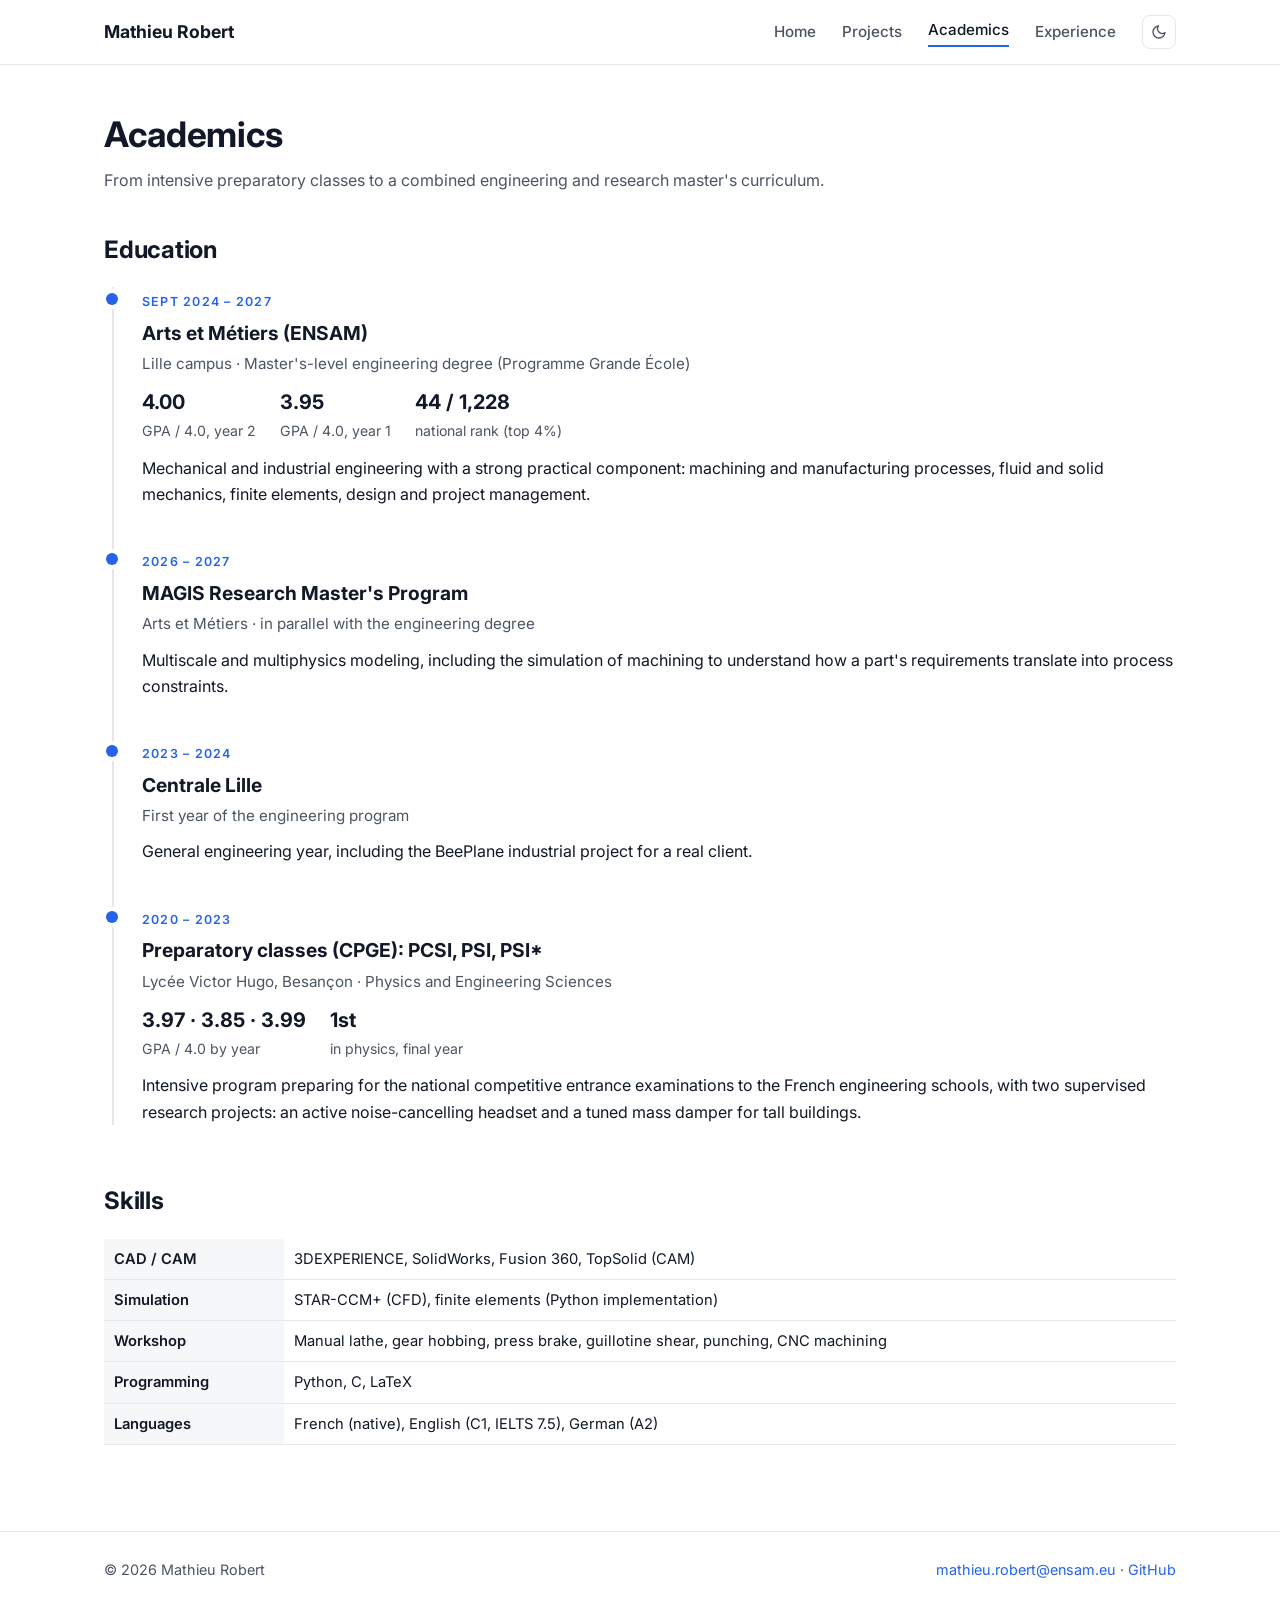
==== academics.html @ 0836a947 "Add files via upload" ====
<!doctype html>
<html lang="en">
<head>
<meta charset="utf-8">
<meta name="viewport" content="width=device-width, initial-scale=1">
<title>Academics – Mathieu Robert</title>
<meta name="description" content="Portfolio of Mathieu Robert, engineering student at Arts et Métiers (France): manufacturing and precision engineering projects.">
<link rel="preconnect" href="https://fonts.googleapis.com"><link rel="preconnect" href="https://fonts.gstatic.com" crossorigin>
<link href="https://fonts.googleapis.com/css2?family=Inter:wght@400;500;600;700&display=swap" rel="stylesheet">
<link rel="stylesheet" href="css/style.css">
</head>
<body>
<header class="site-header"><div class="container">
<a class="brand" href="index.html">Mathieu Robert</a>
<nav class="nav"><a href="index.html">Home</a><a href="projects.html">Projects</a><a href="academics.html" class="active">Academics</a><a href="experience.html">Experience</a><button id="theme-toggle" aria-label="Toggle dark mode" title="Toggle dark mode"><svg width="16" height="16" viewBox="0 0 24 24" fill="none" stroke="currentColor" stroke-width="2" stroke-linecap="round" stroke-linejoin="round"><path d="M21 12.79A9 9 0 1 1 11.21 3 7 7 0 0 0 21 12.79z"/></svg></button></nav>
</div></header>
<main><div class="container">

<h1>Academics</h1>
<p class="muted">From intensive preparatory classes to a combined engineering and research master's curriculum.</p>
<h2 style="margin-top:36px">Education</h2>
<div class="timeline">
<div class="tl-item"><span class="when">Sept 2024 – 2027</span><h3>Arts et Métiers (ENSAM)</h3><div class="where">Lille campus · Master's-level engineering degree (Programme Grande École)</div>
<div class="metrics"><div><b>4.00</b>GPA / 4.0, year 2</div><div><b>3.95</b>GPA / 4.0, year 1</div><div><b>44 / 1,228</b>national rank (top 4%)</div></div>
<p>Mechanical and industrial engineering with a strong practical component: machining and manufacturing processes, fluid and solid mechanics, finite elements, design and project management.</p></div>
<div class="tl-item"><span class="when">2026 – 2027</span><h3>MAGIS Research Master's Program</h3><div class="where">Arts et Métiers · in parallel with the engineering degree</div>
<p>Multiscale and multiphysics modeling, including the simulation of machining to understand how a part's requirements translate into process constraints.</p></div>
<div class="tl-item"><span class="when">2023 – 2024</span><h3>Centrale Lille</h3><div class="where">First year of the engineering program</div>
<p>General engineering year, including the BeePlane industrial project for a real client.</p></div>
<div class="tl-item"><span class="when">2020 – 2023</span><h3>Preparatory classes (CPGE): PCSI, PSI, PSI*</h3><div class="where">Lycée Victor Hugo, Besançon · Physics and Engineering Sciences</div>
<div class="metrics"><div><b>3.97 · 3.85 · 3.99</b>GPA / 4.0 by year</div><div><b>1st</b>in physics, final year</div></div>
<p>Intensive program preparing for the national competitive entrance examinations to the French engineering schools, with two supervised research projects: an active noise-cancelling headset and a tuned mass damper for tall buildings.</p></div>
</div>
<h2>Skills</h2>
<table class="skills-table">
<tr><th>CAD / CAM</th><td>3DEXPERIENCE, SolidWorks, Fusion 360, TopSolid (CAM)</td></tr>
<tr><th>Simulation</th><td>STAR-CCM+ (CFD), finite elements (Python implementation)</td></tr>
<tr><th>Workshop</th><td>Manual lathe, gear hobbing, press brake, guillotine shear, punching, CNC machining</td></tr>
<tr><th>Programming</th><td>Python, C, LaTeX</td></tr>
<tr><th>Languages</th><td>French (native), English (C1, IELTS 7.5), German (A2)</td></tr>
</table>

</div></main>
<footer><div class="container">
<span>© 2026 Mathieu Robert</span>
<span><a href="mailto:mathieu.robert@ensam.eu">mathieu.robert@ensam.eu</a> · <a href="https://github.com/mathieurobert-ensam">GitHub</a></span>
</div></footer>
<script src="js/main.js"></script>
</body>
</html>
---- css/style.css ----
:root{--bg:#ffffff;--surface:#f6f7f9;--card:#ffffff;--text:#111827;--muted:#4b5563;--line:#e5e7eb;--accent:#2563eb;--accent-soft:#eff4ff;--shadow:0 6px 20px rgba(17,24,39,.06)}
body.dark{--bg:#121417;--surface:#1a1d21;--card:#1f2227;--text:#e8eaed;--muted:#a3a9b3;--line:#2d3137;--accent:#7aa2f7;--accent-soft:#1e2635;--shadow:0 6px 20px rgba(0,0,0,.35)}
*{box-sizing:border-box}
html{scroll-behavior:smooth}
body{margin:0;background:var(--bg);color:var(--text);font-family:Inter,system-ui,-apple-system,"Segoe UI",Roboto,Arial,sans-serif;font-size:16px;line-height:1.65;transition:background .2s,color .2s}
a{color:var(--accent);text-decoration:none}a:hover{text-decoration:underline}
img{display:block;max-width:100%}
.container{max-width:1120px;margin:0 auto;padding:0 24px}
/* header */
.site-header{position:sticky;top:0;z-index:20;background:var(--bg);border-bottom:1px solid var(--line)}
.site-header .container{display:flex;align-items:center;justify-content:space-between;height:64px;gap:16px}
.brand{font-weight:700;font-size:1.1rem;color:var(--text);white-space:nowrap}
.brand:hover{text-decoration:none}
.nav{display:flex;align-items:center;gap:26px}
.nav a{color:var(--muted);font-weight:500;font-size:.95rem}
.nav a:hover,.nav a.active{color:var(--text);text-decoration:none}
.nav a.active{box-shadow:inset 0 -2px 0 var(--accent);padding-bottom:4px}
#theme-toggle{background:none;border:1px solid var(--line);border-radius:8px;width:34px;height:34px;color:var(--muted);cursor:pointer;display:grid;place-items:center}
#theme-toggle:hover{color:var(--text)}
main{padding:48px 0 72px}
h1{font-size:2.2rem;line-height:1.2;margin:0 0 12px;letter-spacing:-.01em}
h2{font-size:1.5rem;margin:56px 0 18px;letter-spacing:-.01em}
h3{font-size:1.15rem;margin:0 0 10px}
p{margin:0 0 14px}
ul{margin:0 0 14px;padding-left:20px}li{margin-bottom:6px}
.muted{color:var(--muted)}
.label{display:block;font-size:.72rem;font-weight:600;letter-spacing:.12em;text-transform:uppercase;color:var(--accent);margin-bottom:8px}
/* buttons, chips */
.btn{display:inline-flex;align-items:center;gap:8px;padding:10px 18px;border-radius:8px;font-weight:600;font-size:.93rem;border:1px solid var(--accent);color:var(--accent);background:transparent}
.btn.primary{background:var(--accent);color:#fff}
.btn:hover{text-decoration:none;filter:brightness(.95)}
.btn-row{display:flex;flex-wrap:wrap;gap:12px;margin-top:20px}
.chips{display:flex;flex-wrap:wrap;gap:8px}
.chip{font-size:.78rem;padding:4px 10px;border-radius:999px;background:var(--accent-soft);color:var(--accent);border:1px solid color-mix(in srgb,var(--accent) 18%,transparent)}
/* home */
.hero{display:grid;grid-template-columns:1.6fr 1fr;gap:56px;align-items:center}
.hero img{width:100%;max-width:320px;justify-self:end;border-radius:14px;box-shadow:var(--shadow);aspect-ratio:1/1;object-fit:cover}
.lead{font-size:1.15rem}
.facts{display:grid;grid-template-columns:repeat(4,1fr);gap:16px;margin-top:40px}
.fact{background:var(--surface);border:1px solid var(--line);border-radius:12px;padding:16px 18px}
.fact b{display:block;font-size:1.45rem;color:var(--text);line-height:1.2}
.fact span{font-size:.85rem;color:var(--muted)}
/* project cards */
.grid{display:grid;grid-template-columns:repeat(2,1fr);gap:28px}
.pcard{display:flex;flex-direction:column;border:1px solid var(--line);border-radius:14px;overflow:hidden;background:var(--card);color:var(--text);box-shadow:var(--shadow);transition:transform .2s,box-shadow .2s}
.pcard:hover{transform:translateY(-4px);box-shadow:0 14px 32px rgba(17,24,39,.12);text-decoration:none}
.pcard .thumb{aspect-ratio:16/9;background:var(--surface);overflow:hidden}
.pcard .thumb img{width:100%;height:100%;object-fit:cover}
.pcard .content{padding:20px 22px 22px;display:flex;flex-direction:column;gap:10px;flex:1}
.pcard .ctx{font-size:.8rem;color:var(--muted);text-transform:uppercase;letter-spacing:.08em}
.pcard h3{margin:0;font-size:1.15rem}
.pcard p{margin:0;color:var(--muted);font-size:.95rem}
.pcard .more{margin-top:auto;padding-top:6px;color:var(--accent);font-weight:600;font-size:.9rem}
.minor{display:grid;grid-template-columns:repeat(3,1fr);gap:16px}
.minor div{border:1px solid var(--line);border-radius:12px;padding:16px 18px;background:var(--card)}
.minor h4{margin:0 0 4px;font-size:1rem}
.minor small{display:block;color:var(--muted);margin-bottom:6px}
.minor p{margin:0;font-size:.92rem;color:var(--muted)}
/* project page */
.p-head{border-bottom:1px solid var(--line);padding-bottom:28px;margin-bottom:32px}
.p-head .sub{font-size:1.12rem;color:var(--muted);max-width:820px}
.meta{display:grid;grid-template-columns:repeat(4,1fr);gap:16px;margin-top:22px}
.meta div{border-left:2px solid var(--line);padding-left:12px}
.meta b{display:block;font-size:.72rem;letter-spacing:.1em;text-transform:uppercase;color:var(--muted);font-weight:600}
.meta span{font-size:.93rem}
.top{display:grid;grid-template-columns:2fr 1fr;gap:28px;align-items:start}
.objective{border-left:3px solid var(--accent);padding:2px 0 2px 18px}
.objective p{margin:0}
.tools{background:var(--surface);border:1px solid var(--line);border-radius:12px;padding:16px 18px}
.tools ul{list-style:none;padding:0;margin:0;display:flex;flex-direction:column;gap:7px;font-size:.92rem}
.tools li{margin:0;padding-left:16px;position:relative}
.tools li:before{content:"";position:absolute;left:0;top:.62em;width:6px;height:6px;border-radius:50%;background:var(--accent)}
.kpis{display:grid;grid-template-columns:repeat(3,1fr);gap:16px;margin:32px 0 8px}
.kpi{border:1px solid var(--line);border-radius:12px;padding:18px 20px;background:var(--card)}
.kpi b{display:block;font-size:1.7rem;line-height:1.15;color:var(--accent)}
.kpi span{color:var(--muted);font-size:.9rem}
.step{display:grid;grid-template-columns:1.05fr 1fr;gap:36px;align-items:center;margin:48px 0}
.step.rev .text{order:2}
.step.full{grid-template-columns:1fr}
.step .num{font-size:.8rem;font-weight:700;color:var(--accent);letter-spacing:.1em}
.step h3{font-size:1.3rem;margin:4px 0 12px}
.step .text p,.step .text li{color:var(--text)}
.callout{background:var(--surface);border:1px solid var(--line);border-radius:10px;padding:12px 16px;margin:12px 0;font-size:.95rem}
.callout b{color:var(--text)}
.formula{font-family:"Cambria Math","Times New Roman",serif;font-size:1.08rem;display:inline-block;background:var(--card);border:1px solid var(--line);border-radius:8px;padding:8px 14px;margin:4px 0 12px}
/* carousel */
.carousel{position:relative;border:1px solid var(--line);border-radius:12px;background:var(--card);overflow:hidden;box-shadow:var(--shadow)}
.carousel .slide{display:none}
.carousel .slide.show{display:block}
.carousel .slide img{width:100%;aspect-ratio:4/3;object-fit:contain;background:#fff}
.carousel .cap{font-size:.86rem;color:var(--muted);padding:10px 14px;border-top:1px solid var(--line);min-height:44px}
.carousel .nav-btn{position:absolute;top:calc(50% - 22px);transform:translateY(-50%);width:36px;height:36px;border-radius:50%;border:1px solid var(--line);background:rgba(255,255,255,.92);color:#111827;font-size:1.1rem;cursor:pointer;display:grid;place-items:center}
.carousel .prev{left:10px}.carousel .next{right:10px}
.carousel .dots{position:absolute;right:12px;bottom:56px;display:flex;gap:6px}
.carousel .dots span{width:8px;height:8px;border-radius:50%;background:rgba(17,24,39,.25);cursor:pointer}
.carousel .dots span.active{background:var(--accent)}
table{border-collapse:collapse;width:100%;font-size:.92rem;margin:8px 0 14px}
th,td{border-bottom:1px solid var(--line);padding:8px 10px;text-align:left;vertical-align:top}
th{background:var(--surface);font-weight:600}
.results{background:var(--surface);border:1px solid var(--line);border-left:3px solid var(--accent);border-radius:12px;padding:22px 26px;margin-top:56px}
.results ul{margin-bottom:10px}
.learned{margin:14px 0 0;padding-top:14px;border-top:1px solid var(--line)}
.downloads{display:flex;flex-wrap:wrap;gap:12px;margin-top:24px}
.pnav{display:flex;justify-content:space-between;gap:16px;margin-top:48px;padding-top:24px;border-top:1px solid var(--line);font-weight:600}
/* academics / experience */
.timeline{border-left:2px solid var(--line);margin-left:8px;padding-left:28px}
.tl-item{position:relative;margin-bottom:40px}
.tl-item:before{content:"";position:absolute;left:-36px;top:6px;width:12px;height:12px;border-radius:50%;background:var(--accent);box-shadow:0 0 0 4px var(--bg)}
.tl-item .when{font-size:.78rem;letter-spacing:.1em;text-transform:uppercase;color:var(--accent);font-weight:600}
.tl-item h3{margin:4px 0 2px;font-size:1.2rem}
.tl-item .where{color:var(--muted);font-size:.95rem;margin-bottom:10px}
.metrics{display:flex;flex-wrap:wrap;gap:24px;margin:10px 0 12px}
.metrics div{font-size:.88rem;color:var(--muted)}
.metrics b{display:block;font-size:1.25rem;color:var(--text)}
.exp{display:grid;grid-template-columns:auto 1fr;gap:18px;border:1px solid var(--line);border-radius:12px;padding:22px 24px;margin-bottom:18px;background:var(--card)}
.exp .tag{font-size:.7rem;font-weight:700;letter-spacing:.1em;text-transform:uppercase;color:var(--accent);background:var(--accent-soft);border-radius:6px;padding:6px 8px;height:max-content;white-space:nowrap}
.exp h3{margin:0}
.exp .where{color:var(--muted);font-size:.92rem;margin-bottom:8px}
.skills-table th{width:180px}
footer{border-top:1px solid var(--line);padding:26px 0;color:var(--muted);font-size:.9rem}
footer .container{display:flex;justify-content:space-between;flex-wrap:wrap;gap:12px}
@media (max-width:900px){.grid,.minor{grid-template-columns:1fr}.facts,.meta{grid-template-columns:repeat(2,1fr)}.kpis{grid-template-columns:1fr}.top,.step,.hero{grid-template-columns:1fr}.step.rev .text{order:0}.hero img{justify-self:start;max-width:220px;order:-1}}
@media (max-width:600px){.nav{gap:14px}.nav a{font-size:.88rem}h1{font-size:1.75rem}.brand{font-size:1rem}.container{padding:0 16px}.site-header .container{height:auto;padding-top:12px;padding-bottom:12px;flex-wrap:wrap}}
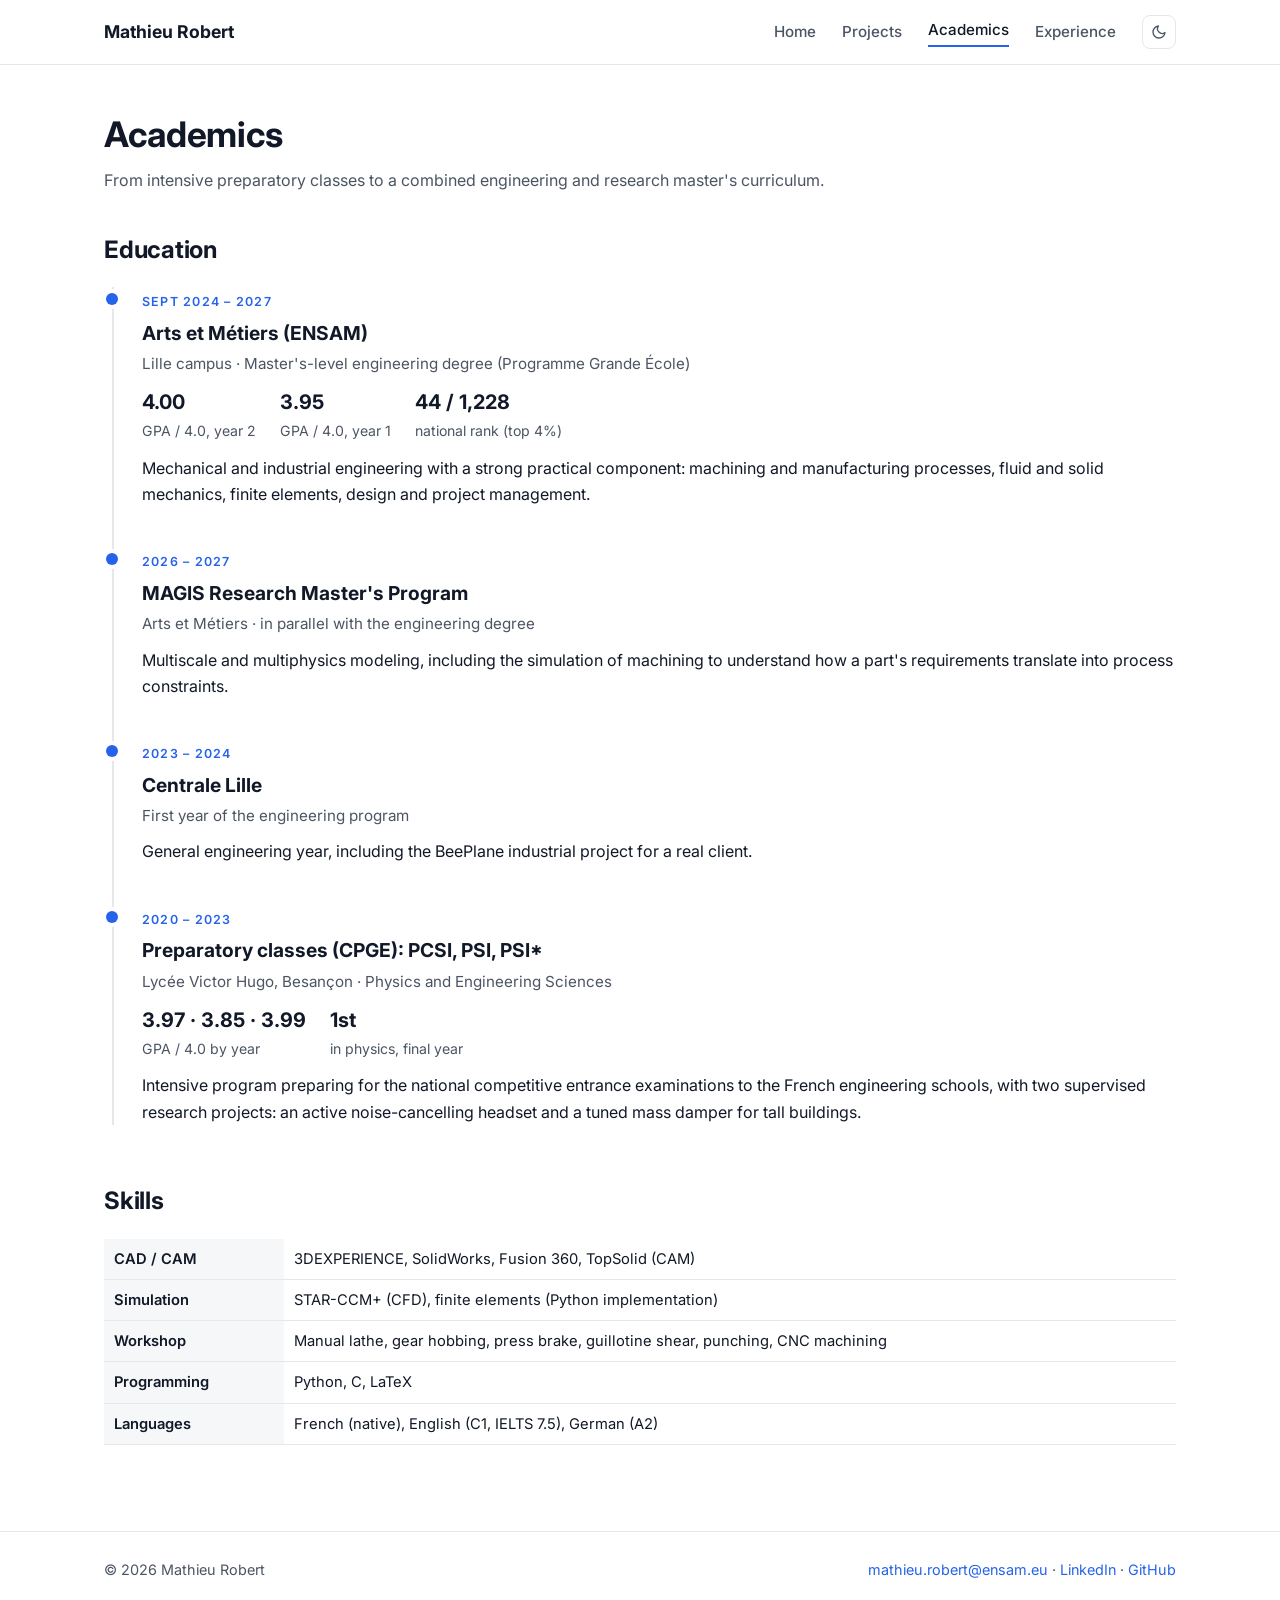
==== commit c027a4dc: "Add files via upload" ====
--- a/academics.html
+++ b/academics.html
@@ -43,7 +43,7 @@
 </div></main>
 <footer><div class="container">
 <span>© 2026 Mathieu Robert</span>
-<span><a href="mailto:mathieu.robert@ensam.eu">mathieu.robert@ensam.eu</a> · <a href="https://github.com/mathieurobert-ensam">GitHub</a></span>
+<span><a href="mailto:mathieu.robert@ensam.eu">mathieu.robert@ensam.eu</a> · <a href="https://www.linkedin.com/in/mathieu-robert-ensam/">LinkedIn</a> · <a href="https://github.com/mathieurobert-ensam">GitHub</a></span>
 </div></footer>
 <script src="js/main.js"></script>
 </body>
--- a/css/style.css
+++ b/css/style.css
@@ -121,3 +121,4 @@
 footer .container{display:flex;justify-content:space-between;flex-wrap:wrap;gap:12px}
 @media (max-width:900px){.grid,.minor{grid-template-columns:1fr}.facts,.meta{grid-template-columns:repeat(2,1fr)}.kpis{grid-template-columns:1fr}.top,.step,.hero{grid-template-columns:1fr}.step.rev .text{order:0}.hero img{justify-self:start;max-width:220px;order:-1}}
 @media (max-width:600px){.nav{gap:14px}.nav a{font-size:.88rem}h1{font-size:1.75rem}.brand{font-size:1rem}.container{padding:0 16px}.site-header .container{height:auto;padding-top:12px;padding-bottom:12px;flex-wrap:wrap}}
+.contact-line{margin-top:18px;font-size:.95rem;color:var(--muted)}
